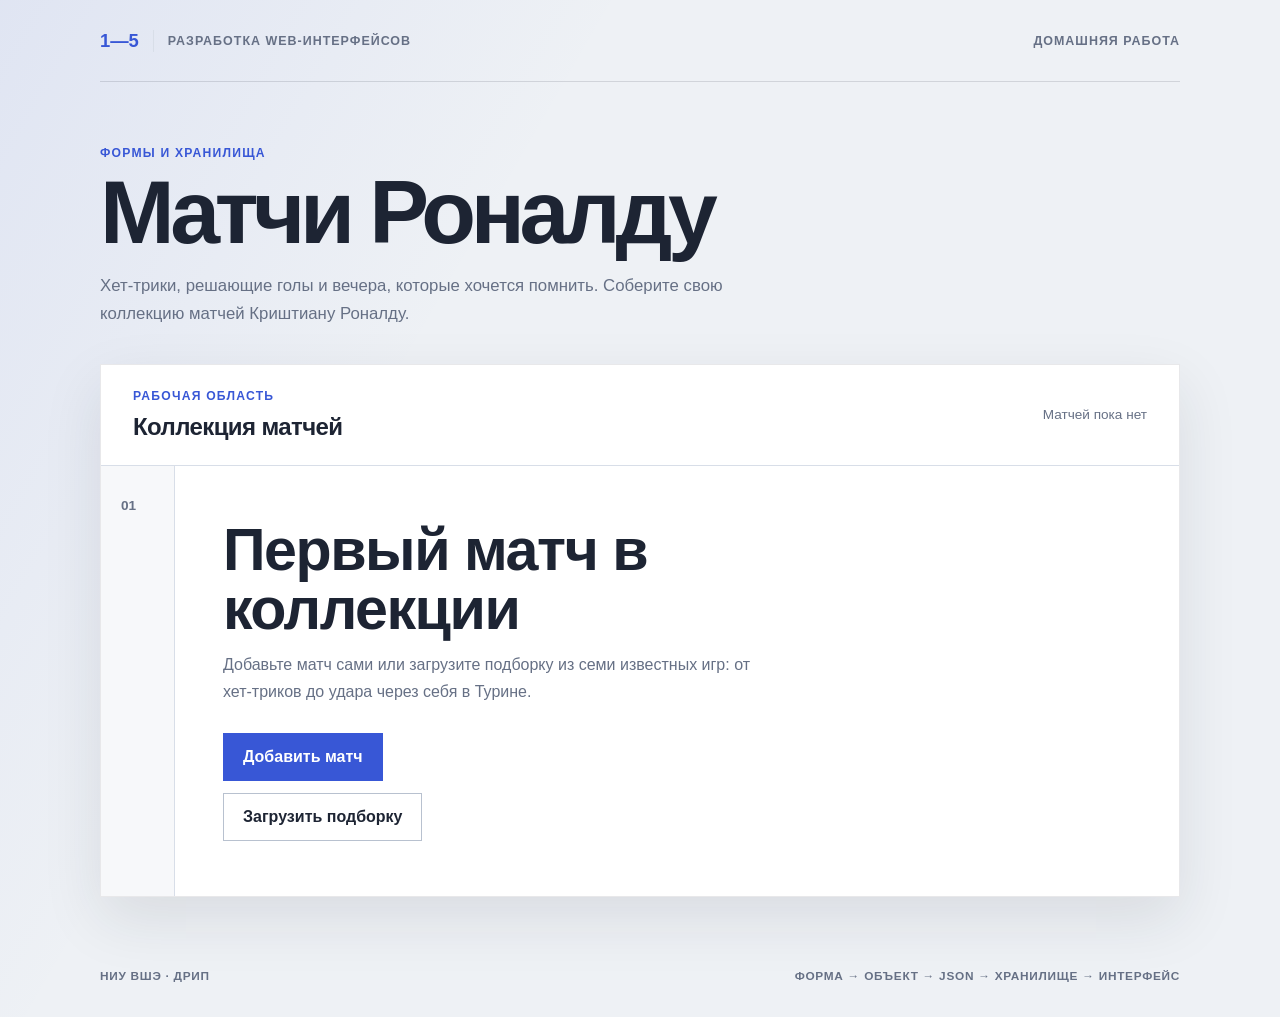
==== project/index.html @ 79801eca "Добавить тематическую форму и разметку карточки" ====
<!doctype html>
<html lang="ru">
  <head>
    <meta charset="UTF-8" />
    <meta name="viewport" content="width=device-width, initial-scale=1.0" />
    <meta
      name="description"
      content="Коллекция ярких матчей Криштиану Роналду"
    />
    <title>Матчи Роналду</title>
    <link rel="icon" href="data:," />
    <link rel="stylesheet" href="styles.css" />
    <script src="script.js" defer></script>
  </head>

  <body>
    <header class="page-header">
      <a class="course-mark" href="#workspace">
        <span class="course-mark__number">1—5</span>
        <span class="course-mark__text">Разработка web-интерфейсов</span>
      </a>

      <span class="page-header__label">Домашняя работа</span>
    </header>

    <main class="page-shell">
      <section class="intro" aria-labelledby="page-title">
        <p class="intro__eyebrow">Формы и хранилища</p>
        <h1 class="intro__title" id="page-title">Матчи Роналду</h1>
        <p class="intro__lead">
          Хет-трики, решающие голы и вечера, которые хочется помнить.
          Соберите свою коллекцию матчей Криштиану Роналду.
        </p>
      </section>

      <section class="workspace" id="workspace" aria-labelledby="workspace-title">
        <header class="workspace__header">
          <div>
            <p class="workspace__kicker">Рабочая область</p>
            <h2 class="workspace__title" id="workspace-title">Коллекция матчей</h2>
          </div>

          <p class="workspace__status" aria-live="polite">Матчей пока нет</p>
        </header>

        <p class="workspace__message" role="status" hidden></p>

        <section class="app-state app-state--empty" data-state-panel="empty">
          <p class="app-state__index">01</p>
          <div class="app-state__content">
            <h3 class="app-state__title">Первый матч в коллекции</h3>
            <p class="app-state__text">
              Добавьте матч сами или загрузите подборку из семи известных игр:
              от хет-триков до удара через себя в Турине.
            </p>
            <button class="button button--primary" type="button" data-action="create">
              Добавить матч
            </button>
            <button class="button button--secondary" type="button" data-action="samples">
              Загрузить подборку
            </button>
          </div>
        </section>

        <section class="app-state app-state--editor" data-state-panel="editor" hidden>
          <p class="app-state__index">02</p>

          <form class="card-form">
            <header class="card-form__header">
              <div>
                <p class="card-form__kicker">Редактирование</p>
                <h3 class="card-form__title">Данные матча</h3>
              </div>
              <p class="card-form__note">Поля со знаком * обязательны</p>
            </header>

            <div class="card-form__grid">
              <div class="field">
                <label class="field__label" for="home-team">Хозяева *</label>
                <input class="field__control" id="home-team" name="homeTeam" type="text"
                  minlength="2" maxlength="80" placeholder="Португалия" required />
              </div>
              <div class="field">
                <label class="field__label" for="away-team">Гости *</label>
                <input class="field__control" id="away-team" name="awayTeam" type="text"
                  minlength="2" maxlength="80" placeholder="Испания" required />
              </div>
              <div class="field">
                <label class="field__label" for="match-date">Дата матча *</label>
                <input class="field__control" id="match-date" name="date" type="date" required />
              </div>
              <div class="field">
                <label class="field__label" for="competition">Турнир *</label>
                <select class="field__control" id="competition" name="competition" required>
                  <option value="">Выберите турнир</option>
                  <option value="world-cup">Чемпионат мира</option>
                  <option value="world-cup-qualifiers">Отбор на чемпионат мира</option>
                  <option value="champions-league">Лига чемпионов</option>
                  <option value="la-liga">Ла Лига</option>
                  <option value="other">Другой турнир</option>
                </select>
              </div>
              <div class="field">
                <label class="field__label" for="score">Счёт матча *</label>
                <input class="field__control" id="score" name="score" type="text"
                  pattern="[0-9]{1,2}:[0-9]{1,2}" maxlength="5" placeholder="3:3" required
                  aria-describedby="score-hint" />
                <span class="field__hint" id="score-hint">Хозяева:гости, например 3:3</span>
              </div>
              <div class="field">
                <label class="field__label" for="goals">Голы Роналду *</label>
                <input class="field__control" id="goals" name="goals" type="number"
                  min="0" max="99" step="1" placeholder="3" required />
              </div>
            </div>
            <div class="field">
              <label class="field__label" for="note">Чем запомнился матч</label>
              <textarea class="field__control" id="note" name="note" maxlength="500"
                placeholder="Хет-трик, решающий штрафной или красивый гол"></textarea>
            </div>
            <div class="field">
              <label class="field__label" for="source">Ссылка на отчёт о матче</label>
              <input class="field__control" id="source" name="source" type="url"
                maxlength="500" placeholder="https://…" />
            </div>

            <div class="card-form__actions">
              <button class="button button--primary" type="submit">
                Сохранить матч
              </button>
              <button class="button button--secondary" type="button" data-action="cancel">
                Отменить
              </button>
            </div>
          </form>
        </section>

        <section class="app-state app-state--viewer" data-state-panel="viewer" hidden>
          <p class="app-state__index">03</p>

          <div class="collection">
            <div class="collection__header">
              <h3 class="collection__title">Сохранённые матчи</h3>
              <button class="button button--primary" type="button" data-action="create">
                Добавить матч
              </button>
            </div>
            <ul class="match-list" aria-label="Выберите матч"></ul>
            <article class="saved-card">
              <p class="saved-card__label">Матч в деталях</p>
              <h3 class="saved-card__title"></h3>
              <dl class="saved-card__details">
                <div class="saved-card__row"><dt>Дата</dt><dd data-value="date"></dd></div>
                <div class="saved-card__row"><dt>Турнир</dt><dd data-value="competition"></dd></div>
                <div class="saved-card__row"><dt>Счёт</dt><dd data-value="score"></dd></div>
                <div class="saved-card__row"><dt>Голы Роналду</dt><dd data-value="goals"></dd></div>
                <div class="saved-card__row"><dt>О матче</dt><dd data-value="note"></dd></div>
                <div class="saved-card__row"><dt>Источник</dt><dd><a class="saved-card__source"
                  target="_blank" rel="noopener noreferrer" hidden>Отчёт о матче</a>
                  <span class="saved-card__no-source">Не указан</span></dd></div>
              </dl>
              <div class="saved-card__actions">
                <button class="button button--primary" type="button" data-action="edit">
                  Редактировать
                </button>
                <button class="button button--danger" type="button" data-action="delete">
                  Удалить
                </button>
              </div>
            </article>
          </div>
        </section>
      </section>
    </main>

    <footer class="page-footer">
      <span>НИУ ВШЭ · ДРИП</span>
      <span>Форма → объект → JSON → хранилище → интерфейс</span>
    </footer>
  </body>
</html>
---- project/styles.css ----
:root {
  color-scheme: light;
  --ink: #1d2433;
  --muted: #667085;
  --line: #d8dee8;
  --page: #eef1f5;
  --surface: #ffffff;
  --surface-soft: #f7f8fa;
  --accent: #3857d6;
  --accent-dark: #2943ad;
  --danger: #b42318;
  --danger-dark: #8e1b13;
  --shadow: 0 22px 56px rgb(29 36 51 / 10%);
}

* {
  box-sizing: border-box;
}

[hidden] {
  display: none !important;
}

html {
  min-width: 320px;
  background: var(--page);
}

body {
  min-height: 100vh;
  margin: 0;
  color: var(--ink);
  background:
    linear-gradient(120deg, rgb(56 87 214 / 8%), transparent 34rem),
    var(--page);
  font-family: Inter, ui-sans-serif, -apple-system, BlinkMacSystemFont, "Segoe UI", sans-serif;
}

button,
input,
select,
textarea {
  font: inherit;
}

button,
input,
select,
textarea {
  border-radius: 0;
}

.page-header,
.page-footer,
.page-shell {
  width: min(1080px, calc(100% - 40px));
  margin-inline: auto;
}

.page-header {
  display: flex;
  min-height: 82px;
  align-items: center;
  justify-content: space-between;
  gap: 24px;
  border-bottom: 1px solid rgb(29 36 51 / 14%);
}

.course-mark {
  display: inline-flex;
  align-items: center;
  gap: 14px;
  color: inherit;
  text-decoration: none;
}

.course-mark__number {
  padding-right: 14px;
  border-right: 1px solid var(--line);
  color: var(--accent);
  font-size: 1.15rem;
  font-weight: 850;
}

.course-mark__text,
.page-header__label {
  color: var(--muted);
  font-size: 0.78rem;
  font-weight: 750;
  letter-spacing: 0.08em;
  text-transform: uppercase;
}

.page-shell {
  padding-block: 64px 48px;
}

.intro {
  max-width: 780px;
  margin-bottom: 36px;
}

.intro__eyebrow,
.workspace__kicker,
.card-form__kicker,
.saved-card__label {
  margin: 0 0 10px;
  color: var(--accent);
  font-size: 0.76rem;
  font-weight: 800;
  letter-spacing: 0.1em;
  text-transform: uppercase;
}

.intro__title {
  margin: 0 0 18px;
  font-size: clamp(2.7rem, 7vw, 5.7rem);
  line-height: 0.94;
  letter-spacing: -0.06em;
}

.intro__lead {
  max-width: 680px;
  margin: 0;
  color: var(--muted);
  font-size: 1.05rem;
  line-height: 1.65;
}

.workspace {
  overflow: hidden;
  background: var(--surface);
  border: 1px solid rgb(29 36 51 / 10%);
  box-shadow: var(--shadow);
}

.workspace__header {
  display: flex;
  align-items: center;
  justify-content: space-between;
  gap: 24px;
  padding: 24px 32px;
  border-bottom: 1px solid var(--line);
}

.workspace__title,
.app-state__title,
.card-form__title,
.saved-card__title {
  margin: 0;
  letter-spacing: -0.025em;
}

.workspace__status {
  margin: 0;
  color: var(--muted);
  font-size: 0.85rem;
}

.app-state {
  display: grid;
  grid-template-columns: 74px minmax(0, 1fr);
  min-height: 430px;
}

.app-state__index {
  margin: 0;
  padding: 32px 20px;
  color: var(--muted);
  background: var(--surface-soft);
  border-right: 1px solid var(--line);
  font-size: 0.85rem;
  font-weight: 850;
}

.app-state__content {
  display: flex;
  max-width: 630px;
  flex-direction: column;
  align-items: start;
  justify-content: center;
  padding: 48px;
}

.app-state__content .button + .button {
  margin-top: 12px;
}

.workspace__message {
  margin: 0;
  padding: 16px 32px;
  color: var(--ink);
  background: var(--surface-soft);
  border-bottom: 1px solid var(--line);
  overflow-wrap: anywhere;
}

.card-form__grid {
  display: grid;
  grid-template-columns: repeat(2, minmax(0, 1fr));
  gap: 0 24px;
}

.collection {
  min-width: 0;
}

.collection__header {
  display: flex;
  align-items: center;
  justify-content: space-between;
  flex-wrap: wrap;
  gap: 16px;
  padding: 24px 32px;
}

.collection__title {
  margin: 0;
  font-size: 1.1rem;
}

.match-list {
  display: grid;
  grid-template-columns: repeat(2, minmax(0, 1fr));
  gap: 12px;
  margin: 0;
  padding: 0 32px 24px;
  list-style: none;
  border-bottom: 1px solid var(--line);
}

.match-list__button {
  width: 100%;
  height: 100%;
  padding: 16px;
  color: var(--ink);
  background: var(--surface-soft);
  border: 1px solid var(--line);
  cursor: pointer;
  text-align: left;
  overflow-wrap: anywhere;
}

.match-list__button:hover,
.match-list__button--selected {
  border-color: var(--accent);
  background: #edf1ff;
}

.match-list__button:focus-visible {
  outline: 3px solid var(--accent);
  outline-offset: 2px;
}

.match-list__title,
.match-list__meta {
  display: block;
}

.match-list__title {
  font-weight: 750;
}

.match-list__meta {
  margin-top: 8px;
  color: var(--muted);
  font-size: 0.8rem;
  line-height: 1.5;
}

.saved-card__title {
  overflow-wrap: anywhere;
}

.saved-card__source {
  color: var(--accent);
}

.saved-card__row dd[data-value="note"] {
  white-space: pre-wrap;
}

.app-state__title {
  margin-bottom: 14px;
  font-size: clamp(2rem, 5vw, 3.7rem);
  line-height: 1;
}

.app-state__text {
  max-width: 560px;
  margin: 0 0 28px;
  color: var(--muted);
  line-height: 1.65;
}

.card-form,
.saved-card {
  width: 100%;
  padding: 42px 48px 48px;
}

.card-form__header {
  display: flex;
  align-items: start;
  justify-content: space-between;
  gap: 24px;
  margin-bottom: 34px;
}

.card-form__title,
.saved-card__title {
  font-size: clamp(1.8rem, 4vw, 3rem);
}

.card-form__note {
  max-width: 240px;
  margin: 0;
  color: var(--muted);
  font-size: 0.8rem;
  line-height: 1.5;
  text-align: right;
}

.field {
  display: grid;
  gap: 8px;
  margin-bottom: 22px;
}

.field__label {
  font-size: 0.9rem;
  font-weight: 750;
}

.field__control {
  width: 100%;
  min-height: 50px;
  padding: 12px 14px;
  color: var(--ink);
  background: #fff;
  border: 1px solid #b8c1cf;
  outline: 0;
}

textarea.field__control {
  min-height: 120px;
  resize: vertical;
}

.field__control:focus {
  border-color: var(--accent);
  box-shadow: 0 0 0 4px rgb(56 87 214 / 14%);
}

.field__hint {
  color: var(--muted);
  font-size: 0.78rem;
  line-height: 1.45;
}

.card-form__actions,
.saved-card__actions {
  display: flex;
  flex-wrap: wrap;
  gap: 12px;
  margin-top: 32px;
}

.button {
  min-height: 48px;
  padding: 0 19px;
  border: 1px solid transparent;
  cursor: pointer;
  font-weight: 780;
  transition: background-color 150ms ease, color 150ms ease, transform 150ms ease;
}

.button:hover {
  transform: translateY(-1px);
}

.button:focus-visible {
  outline: 3px solid rgb(56 87 214 / 28%);
  outline-offset: 3px;
}

.button--primary {
  color: #fff;
  background: var(--accent);
  border-color: var(--accent);
}

.button--primary:hover {
  background: var(--accent-dark);
  border-color: var(--accent-dark);
}

.button--secondary {
  color: var(--ink);
  background: #fff;
  border-color: #b8c1cf;
}

.button--danger {
  color: #fff;
  background: var(--danger);
  border-color: var(--danger);
}

.button--danger:hover {
  background: var(--danger-dark);
  border-color: var(--danger-dark);
}

.saved-card__details {
  display: grid;
  gap: 1px;
  margin: 30px 0 0;
  background: var(--line);
  border: 1px solid var(--line);
}

.saved-card__row {
  display: grid;
  grid-template-columns: minmax(130px, 0.35fr) minmax(0, 1fr);
  gap: 24px;
  padding: 18px;
  background: var(--surface);
}

.saved-card__row dt {
  color: var(--muted);
  font-size: 0.78rem;
  font-weight: 800;
  letter-spacing: 0.06em;
  text-transform: uppercase;
}

.saved-card__row dd {
  margin: 0;
  overflow-wrap: anywhere;
  line-height: 1.55;
}

.page-footer {
  display: flex;
  justify-content: space-between;
  gap: 20px;
  padding: 24px 0 34px;
  color: var(--muted);
  font-size: 0.74rem;
  font-weight: 720;
  letter-spacing: 0.06em;
  text-transform: uppercase;
}

@media (max-width: 700px) {
  .card-form__grid,
  .match-list {
    grid-template-columns: 1fr;
  }

  .collection__header {
    padding: 24px 22px;
  }

  .match-list {
    padding-inline: 22px;
  }
  .page-header,
  .page-footer,
  .page-shell {
    width: min(100% - 24px, 1080px);
  }

  .course-mark__text,
  .page-header__label {
    display: none;
  }

  .page-shell {
    padding-top: 44px;
  }

  .workspace__header,
  .card-form__header,
  .page-footer {
    align-items: start;
    flex-direction: column;
  }

  .workspace__status,
  .card-form__note {
    text-align: left;
  }

  .app-state {
    grid-template-columns: 1fr;
  }

  .app-state__index {
    padding: 14px 20px;
    border-right: 0;
    border-bottom: 1px solid var(--line);
  }

  .app-state__content,
  .card-form,
  .saved-card {
    padding: 30px 22px 34px;
  }

  .saved-card__row {
    grid-template-columns: 1fr;
    gap: 8px;
  }
}
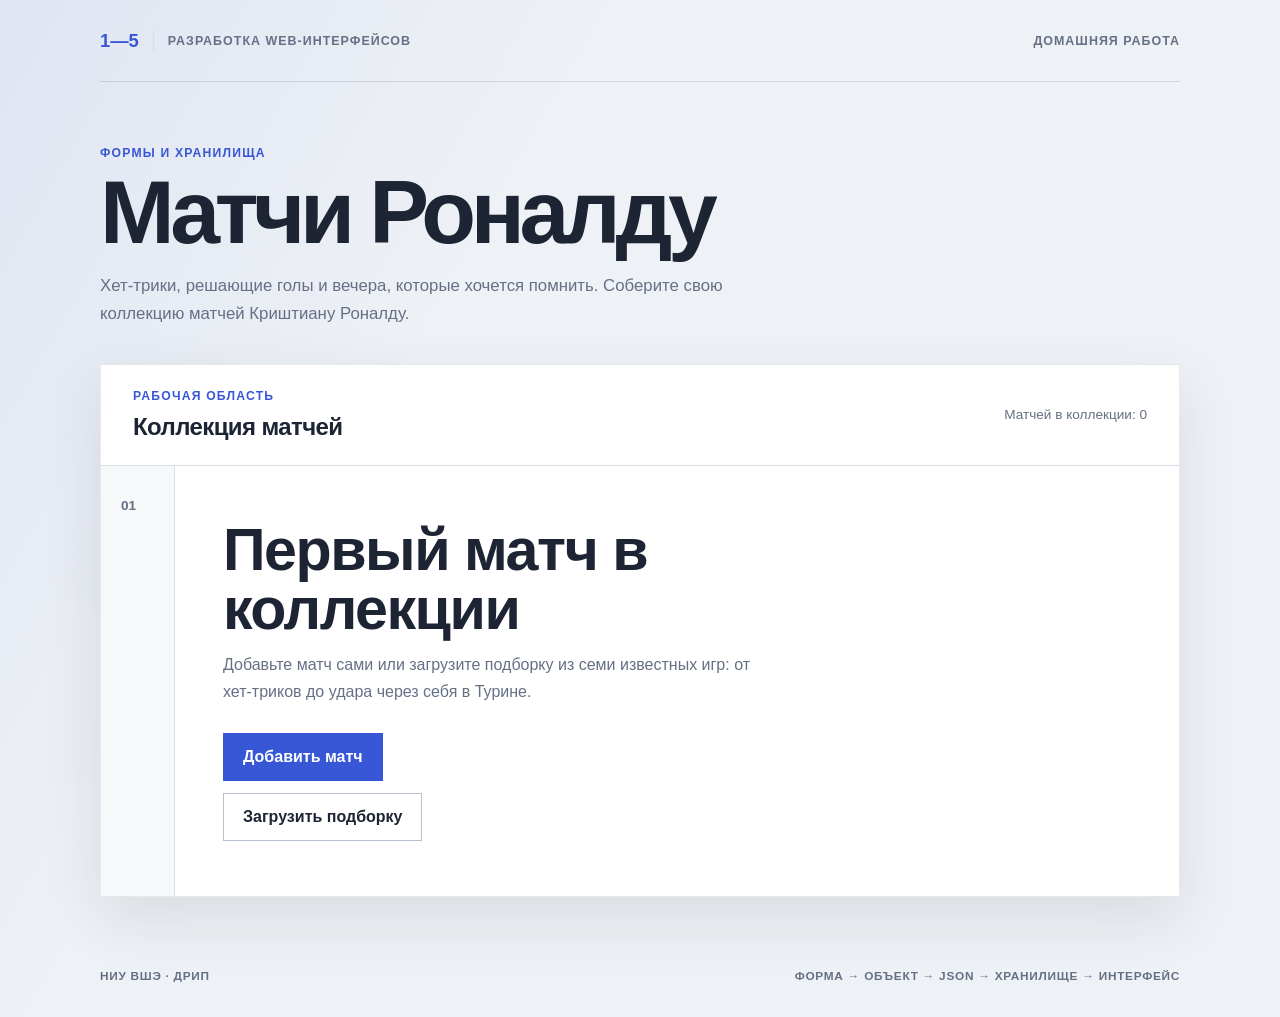
==== commit 17bf97bf: "Добавить временное состояние в sessionStorage" ====
--- a/project/index.html
+++ b/project/index.html
@@ -44,6 +44,17 @@
         </header>
 
         <p class="workspace__message" role="status" hidden></p>
+        <div class="draft" hidden>
+          <p class="draft__text" role="status"></p>
+          <div class="draft__actions">
+            <button class="button button--secondary" type="button" data-action="restore-draft">
+              Продолжить черновик
+            </button>
+            <button class="button button--secondary" type="button" data-action="discard-draft">
+              Удалить черновик
+            </button>
+          </div>
+        </div>
 
         <section class="app-state app-state--empty" data-state-panel="empty">
           <p class="app-state__index">01</p>
--- a/project/styles.css
+++ b/project/styles.css
@@ -195,6 +195,29 @@
   overflow-wrap: anywhere;
 }
 
+.draft {
+  display: flex;
+  align-items: center;
+  justify-content: space-between;
+  flex-wrap: wrap;
+  gap: 16px;
+  padding: 20px 32px;
+  background: #edf1ff;
+  border-bottom: 1px solid var(--line);
+}
+
+.draft__text {
+  flex: 1 1 200px;
+  margin: 0;
+  line-height: 1.5;
+}
+
+.draft__actions {
+  display: flex;
+  flex-wrap: wrap;
+  gap: 12px;
+}
+
 .card-form__grid {
   display: grid;
   grid-template-columns: repeat(2, minmax(0, 1fr));
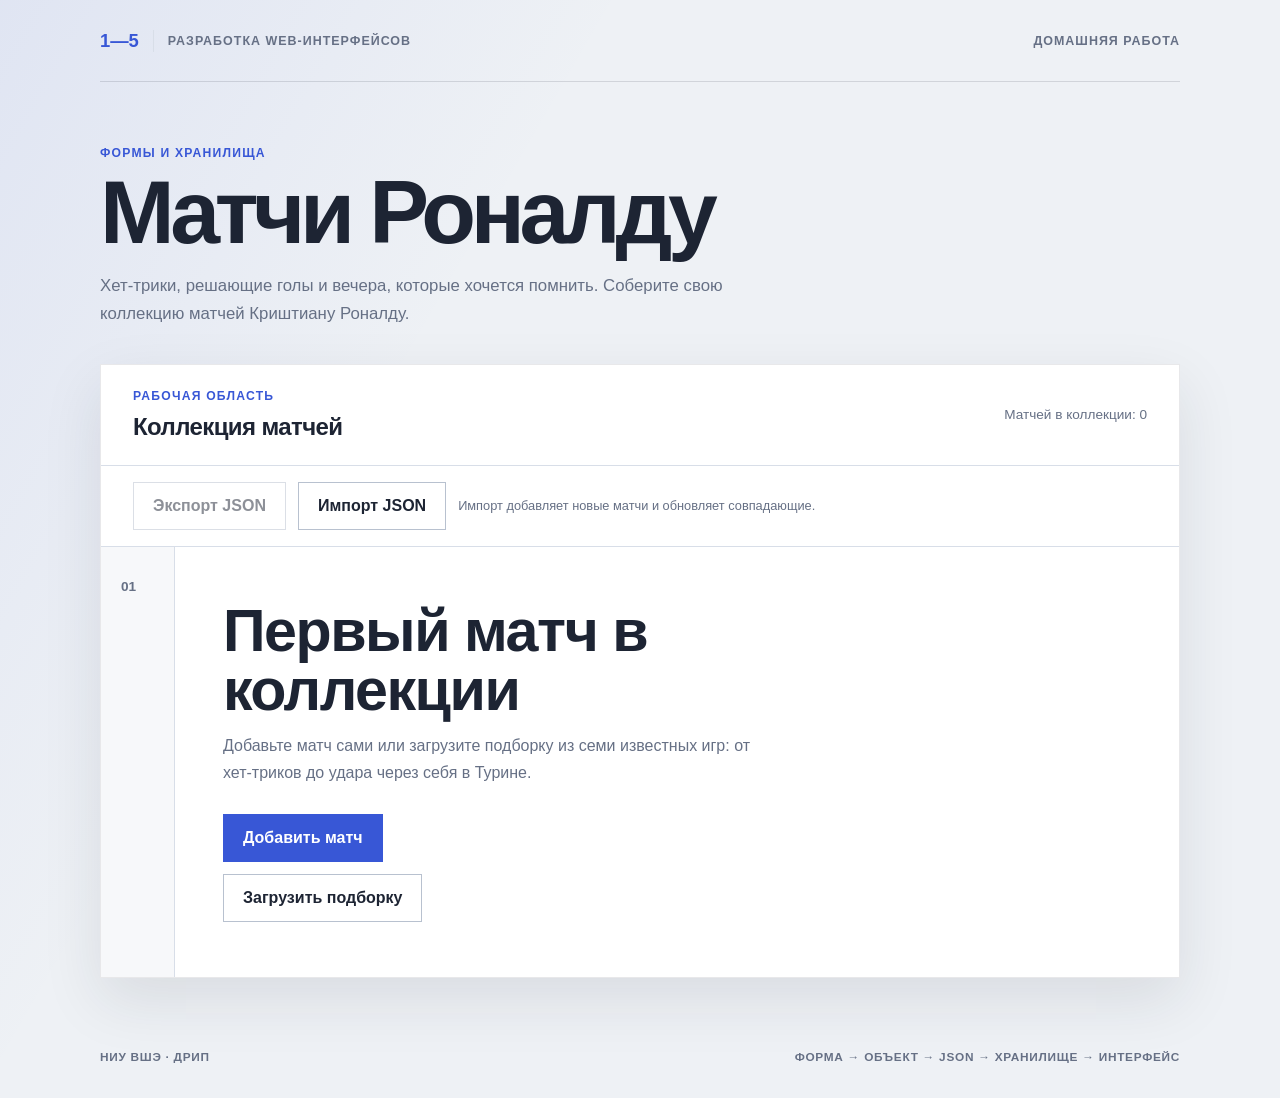
==== commit a535aa7e: "Добавить импорт, экспорт и синхронизацию вкладок" ====
--- a/project/index.html
+++ b/project/index.html
@@ -43,6 +43,17 @@
           <p class="workspace__status" aria-live="polite">Матчей пока нет</p>
         </header>
 
+        <div class="workspace__tools">
+          <button class="button button--secondary" type="button" data-action="export" disabled>
+            Экспорт JSON
+          </button>
+          <button class="button button--secondary" type="button" data-action="import">
+            Импорт JSON
+          </button>
+          <input id="import-file" type="file" accept=".json,application/json"
+            aria-label="JSON-файл с матчами" hidden />
+          <p class="workspace__tools-note">Импорт добавляет новые матчи и обновляет совпадающие.</p>
+        </div>
         <p class="workspace__message" role="status" hidden></p>
         <div class="draft" hidden>
           <p class="draft__text" role="status"></p>
@@ -141,6 +152,9 @@
               </button>
               <button class="button button--secondary" type="button" data-action="cancel">
                 Отменить
+              </button>
+              <button class="button button--secondary" type="button" data-action="save-as-new" hidden>
+                Сохранить отдельным матчем
               </button>
             </div>
           </form>
--- a/project/styles.css
+++ b/project/styles.css
@@ -195,6 +195,29 @@
   overflow-wrap: anywhere;
 }
 
+.workspace__tools {
+  display: flex;
+  align-items: center;
+  flex-wrap: wrap;
+  gap: 12px;
+  padding: 16px 32px;
+  border-bottom: 1px solid var(--line);
+}
+
+.workspace__tools-note {
+  flex: 1 1 200px;
+  margin: 0;
+  color: var(--muted);
+  font-size: 0.8rem;
+  line-height: 1.5;
+}
+
+.button:disabled {
+  cursor: default;
+  opacity: 0.5;
+  transform: none;
+}
+
 .draft {
   display: flex;
   align-items: center;
@@ -398,7 +421,7 @@
   transition: background-color 150ms ease, color 150ms ease, transform 150ms ease;
 }
 
-.button:hover {
+.button:hover:not(:disabled) {
   transform: translateY(-1px);
 }
 
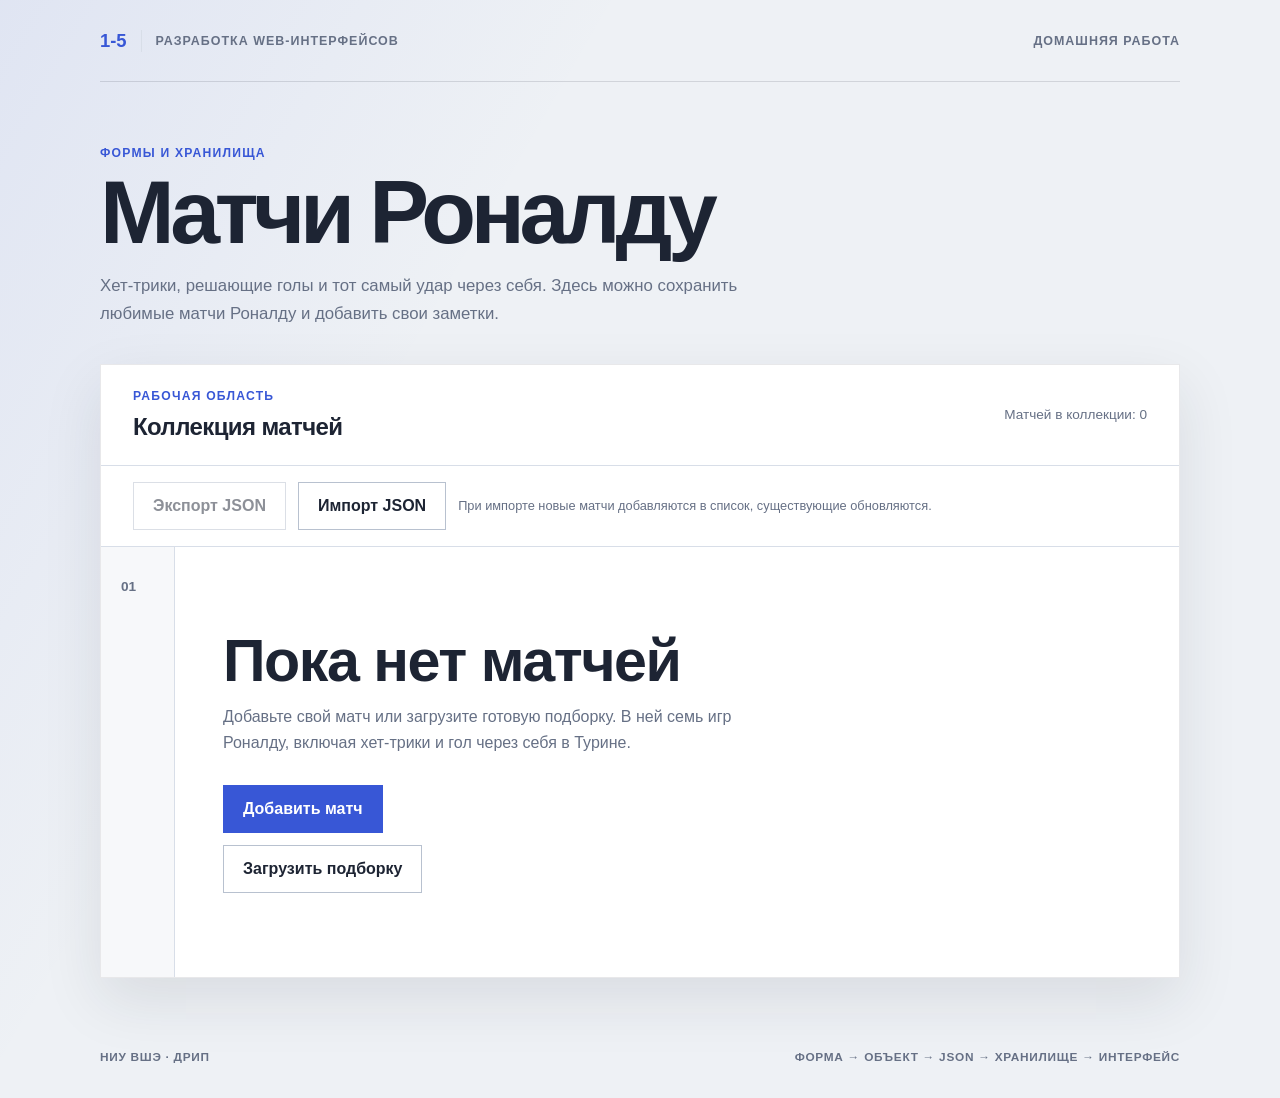
==== commit 93dc9cbe: "Упростить тексты интерфейса и заменить длинные тире" ====
--- a/project/index.html
+++ b/project/index.html
@@ -5,7 +5,7 @@
     <meta name="viewport" content="width=device-width, initial-scale=1.0" />
     <meta
       name="description"
-      content="Коллекция ярких матчей Криштиану Роналду"
+      content="Любимые матчи Роналду: счёт, голы и заметки"
     />
     <title>Матчи Роналду</title>
     <link rel="icon" href="data:," />
@@ -16,7 +16,7 @@
   <body>
     <header class="page-header">
       <a class="course-mark" href="#workspace">
-        <span class="course-mark__number">1—5</span>
+        <span class="course-mark__number">1-5</span>
         <span class="course-mark__text">Разработка web-интерфейсов</span>
       </a>
 
@@ -28,8 +28,8 @@
         <p class="intro__eyebrow">Формы и хранилища</p>
         <h1 class="intro__title" id="page-title">Матчи Роналду</h1>
         <p class="intro__lead">
-          Хет-трики, решающие голы и вечера, которые хочется помнить.
-          Соберите свою коллекцию матчей Криштиану Роналду.
+          Хет-трики, решающие голы и тот самый удар через себя.
+          Здесь можно сохранить любимые матчи Роналду и добавить свои заметки.
         </p>
       </section>
 
@@ -52,7 +52,7 @@
           </button>
           <input id="import-file" type="file" accept=".json,application/json"
             aria-label="JSON-файл с матчами" hidden />
-          <p class="workspace__tools-note">Импорт добавляет новые матчи и обновляет совпадающие.</p>
+          <p class="workspace__tools-note">При импорте новые матчи добавляются в список, существующие обновляются.</p>
         </div>
         <p class="workspace__message" role="status" hidden></p>
         <div class="draft" hidden>
@@ -70,10 +70,10 @@
         <section class="app-state app-state--empty" data-state-panel="empty">
           <p class="app-state__index">01</p>
           <div class="app-state__content">
-            <h3 class="app-state__title">Первый матч в коллекции</h3>
+            <h3 class="app-state__title">Пока нет матчей</h3>
             <p class="app-state__text">
-              Добавьте матч сами или загрузите подборку из семи известных игр:
-              от хет-триков до удара через себя в Турине.
+              Добавьте свой матч или загрузите готовую подборку.
+              В ней семь игр Роналду, включая хет-трики и гол через себя в Турине.
             </p>
             <button class="button button--primary" type="button" data-action="create">
               Добавить матч
